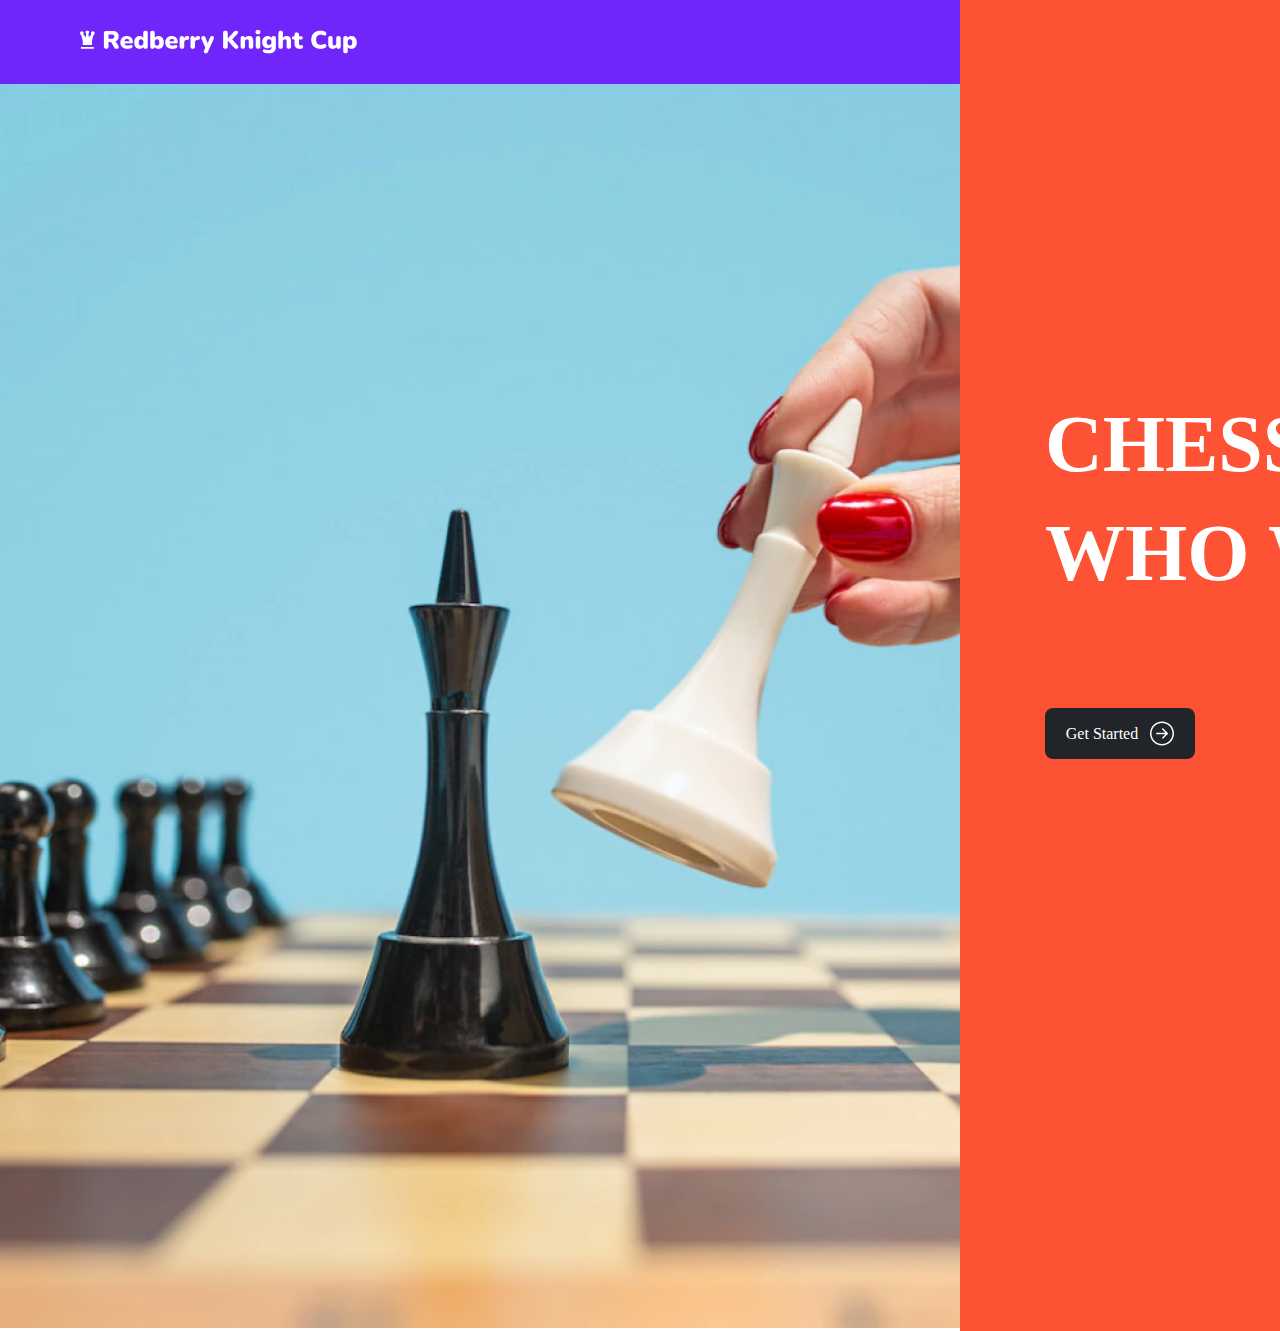
==== index.html @ 643200f3 "landing page" ====
<!DOCTYPE html>
<html lang="en">
<head>
    <meta charset="UTF-8">
    <meta http-equiv="X-UA-Compatible" content="IE=edge">
    <meta name="viewport" content="width=device-width, initial-scale=1.0">
    <link rel="stylesheet" href="./styles/reset.css">
    <link rel="stylesheet" href="./styles/style.css">
    <link href="https://fonts.googleapis.com/css2?family=Montserrat:wght@500&display=swap" rel="stylesheet">
    <link href="https://fonts.googleapis.com/css2?family=Montserrat:wght@500&display=swap" rel="stylesheet">
    <title>RedBerry Knight Cup | Welcome</title>
</head>
<body>
    <section class="landing">
        <div class="container">
            <div class="landing-inner">
                <div class="leftside">
                    <div class="above">
                        <img src="./img/Vector.svg" alt="Knight icon">
                        <img src="./img/Redberry Knight Cup.png" alt="title">
                    </div>
                    <div class="below">
                        <img src="./img/Landing page- scrolling photo.png" alt="chess">
                    </div>
                </div>
                <div class="rightside">
                    <div class="content-wrapper">
                        <h1 class="main-title">
                            CHESS SAYS <span>A lot about</span> <br> WHO WE ARE
                        </h1>
                    </div>
                    <div class="link-wrapper">
                        <a href="#" class="link">Get Started <img src="./img/arrow.svg" alt="arrow icon"></a>
                    </div>
                </div>
            </div>
        </div>
    </section>
    <script src="./js/main.js"></script>
</body>
</html>
---- styles/style.css ----
*,
*::after,
*::before {
    box-sizing: border-box;
}
.container {
    width: 1920px;
    overflow: hidden;
}
.landing-inner {
    display: grid;
    grid-template-columns: 1fr 1fr;
}
.above {
    background: #7025FB;
    padding: 30px 0 30px 80px;
    display: flex;
    align-items: flex-start;
    gap: 8px;
}
.title {
    color: #FFFFFF;
}
.below img {
    width: 100%;
}
.rightside {
    background-color: #FD5334;
    padding: 390px 200px 0 85px;
    display: flex;
    flex-direction: column;
    gap: 100px;
}
.content-wrapper {
    display: flex;
    flex-direction: column;
}
.main-title {
    font-family: 'Nunito';
    font-style: normal;
    font-weight: 800;
    font-size: 80px;
    line-height: 109px;
    text-transform: uppercase;
    color: #FFFFFF;
    display: inline-block;
    vertical-align: middle;
}
.content-wrapper span {
    display: inline-block;
    vertical-align: middle;
    font-family: 'Nunito';
    font-style: normal;
    font-weight: 700;
    font-size: 20px;
    line-height: 27px;
    text-transform: uppercase;
    color: #212529;
}

.link {
    display: flex;
    align-items: center;
    justify-content: center;
    max-width: 150px;
    background: #212529;
    color: #FFFFFF;
    border-radius: 8px;
    padding-left: 14px;
}
.link img {
    margin: 13px 14px 13px 12px;
}
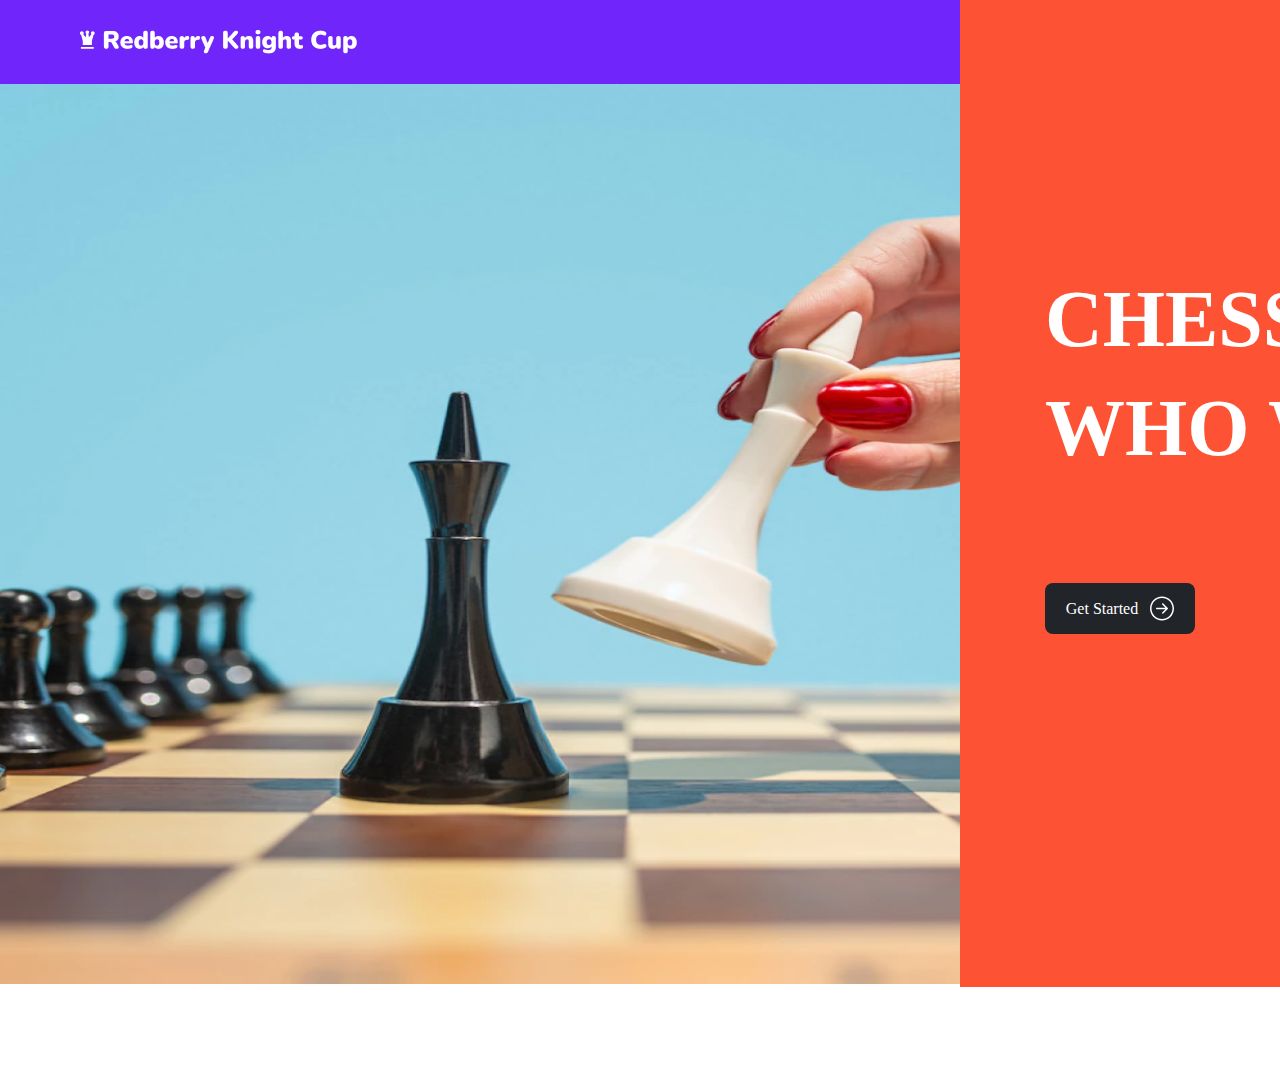
==== commit ca6ac6a8: "add register page" ====
--- a/index.html
+++ b/index.html
@@ -30,7 +30,7 @@
                         </h1>
                     </div>
                     <div class="link-wrapper">
-                        <a href="#" class="link">Get Started <img src="./img/arrow.svg" alt="arrow icon"></a>
+                        <a href="./pages/register.html" class="link">Get Started <img src="./img/arrow.svg" alt="arrow icon"></a>
                     </div>
                 </div>
             </div>
--- a/styles/style.css
+++ b/styles/style.css
@@ -6,7 +6,9 @@
 .container {
     width: 1920px;
     overflow: hidden;
+    height: 1080px;
 }
+/* ************* leftside *************** */
 .landing-inner {
     display: grid;
     grid-template-columns: 1fr 1fr;
@@ -23,10 +25,12 @@
 }
 .below img {
     width: 100%;
+    height: 100vh;
 }
+/* ************* rightside *************** */
 .rightside {
     background-color: #FD5334;
-    padding: 390px 200px 0 85px;
+    padding: 265px 200px 0 85px;
     display: flex;
     flex-direction: column;
     gap: 100px;
